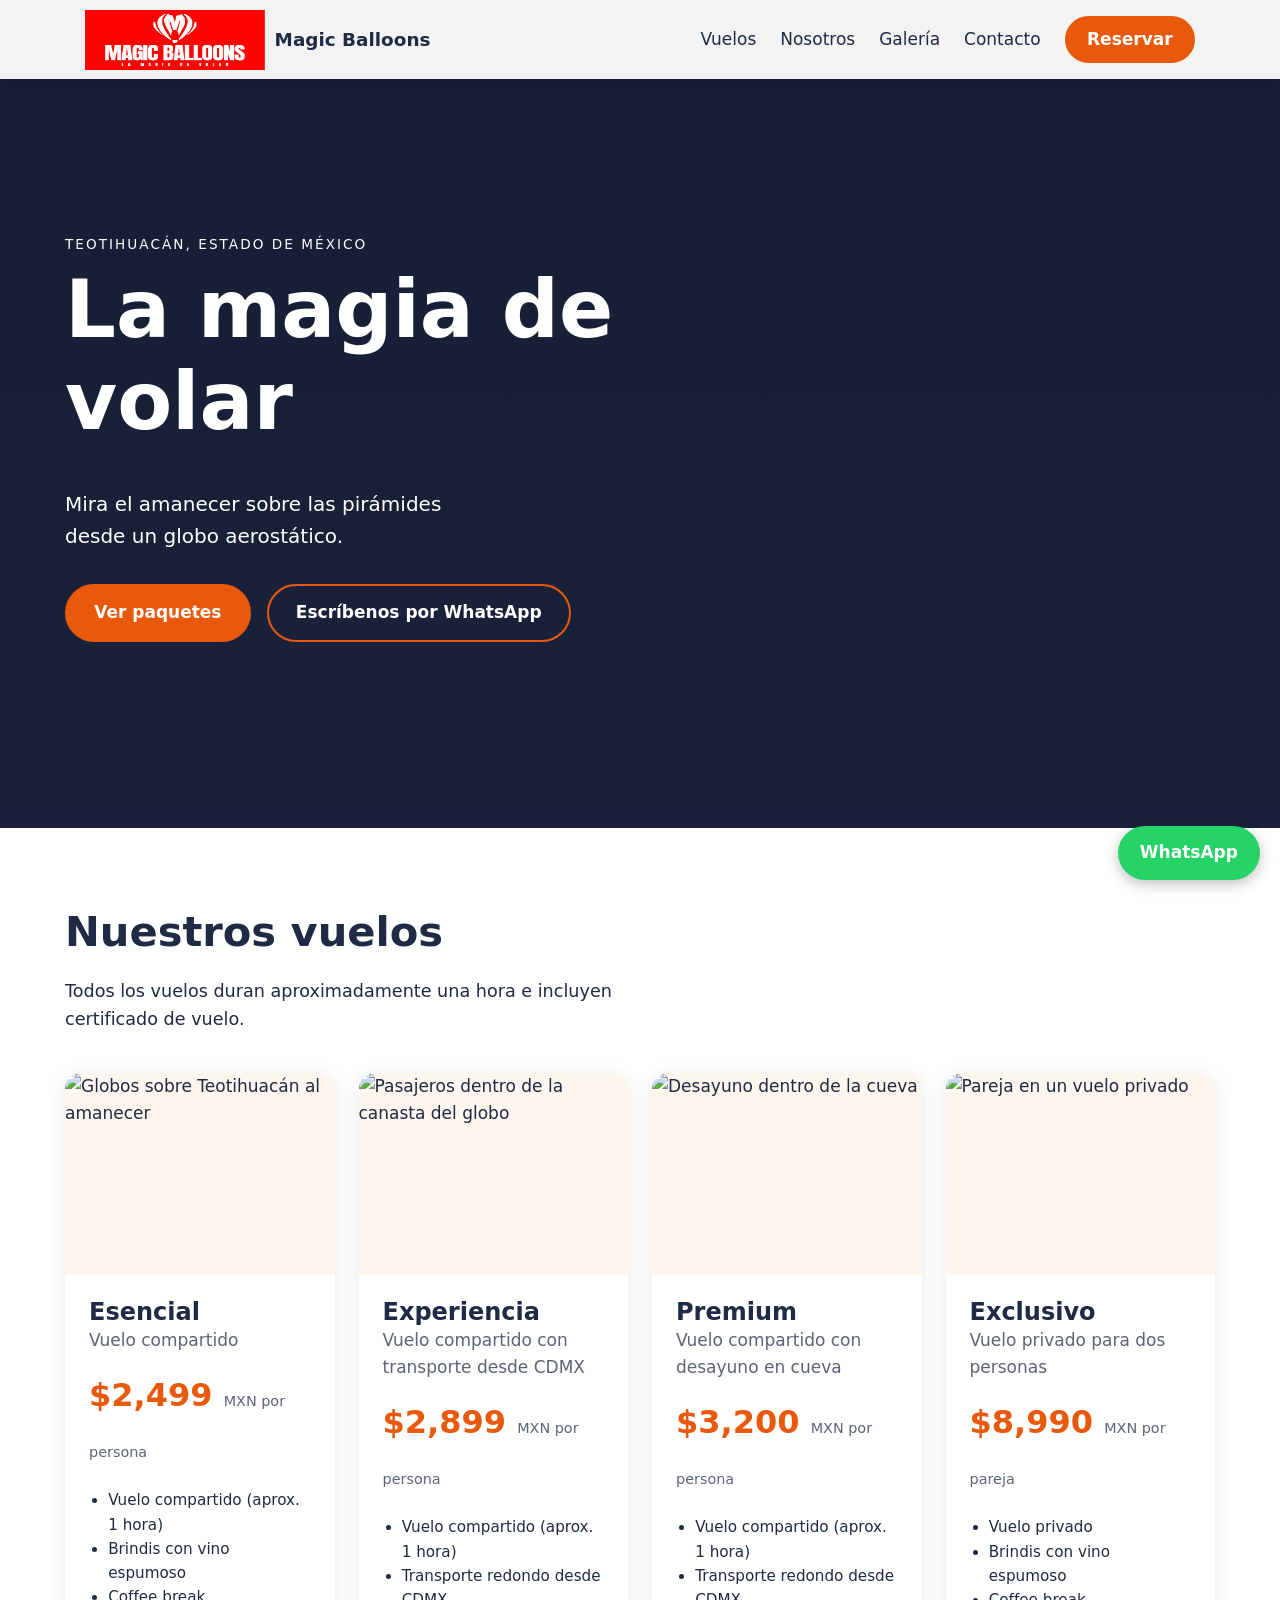
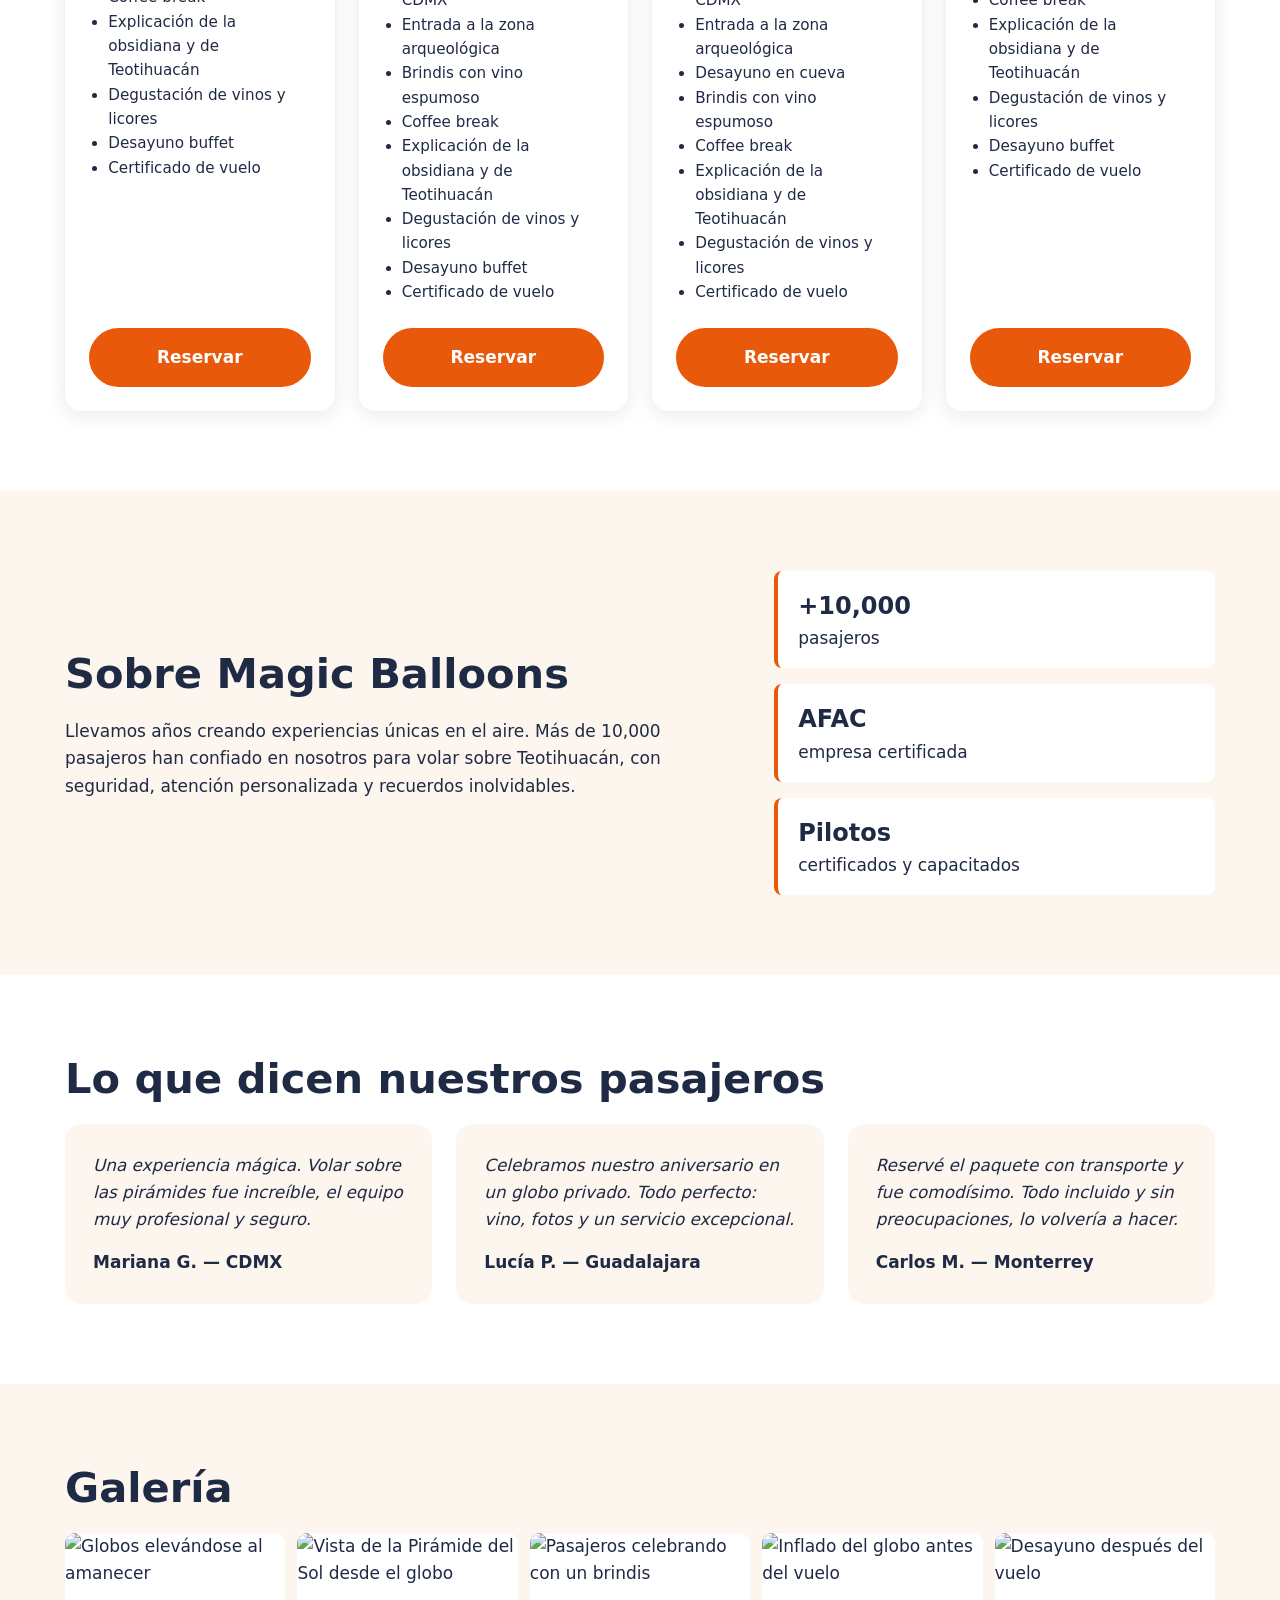
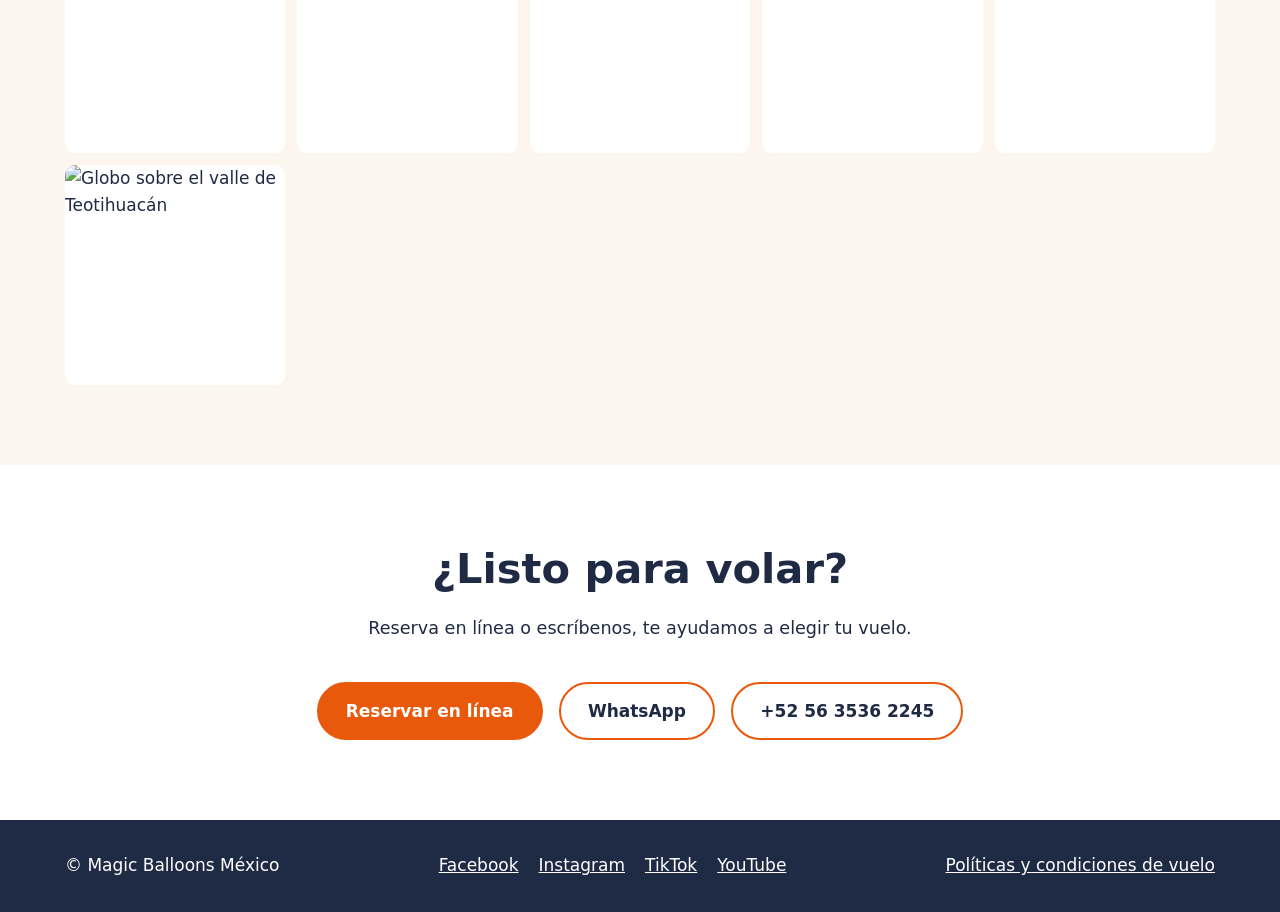
==== index.html @ 60201a45 "Initialize the repo." ====
<!DOCTYPE html>
<html lang="es">
<head>
  <meta charset="UTF-8">
  <meta name="viewport" content="width=device-width, initial-scale=1.0">
  <title>Magic Balloons México — Vuelos en globo sobre Teotihuacán</title>
  <meta name="description" content="Vuela en globo aerostático sobre las pirámides de Teotihuacán. Vuelos compartidos y privados, desayuno, brindis y certificado de vuelo.">
  <link rel="icon" href="images/logo.png">
  <link rel="stylesheet" href="css/styles.css">
</head>
<body>

  <!-- ============================================================
       ENCABEZADO: logo y menú
       ============================================================ -->
  <header class="header">
    <div class="header__inner">
      <a class="header__logo" href="#inicio">
        <img src="images/logo.png" alt="Magic Balloons México" width="180" height="60">
        <span>Magic Balloons</span>
      </a>

      <button class="header__toggle" type="button" aria-expanded="false" aria-controls="menu">
        Menú
      </button>

      <nav class="nav" id="menu">
        <a class="nav__link" href="#vuelos">Vuelos</a>
        <a class="nav__link" href="#nosotros">Nosotros</a>
        <a class="nav__link" href="#galeria">Galería</a>
        <a class="nav__link" href="#contacto">Contacto</a>
        <a class="button button--small" href="https://fareharbor.com/embeds/book/magicballoonsmexico/?full-items=yes&language=es">Reservar</a>
      </nav>
    </div>
  </header>

  <main>

    <!-- ============================================================
         PORTADA
         Para cambiar la foto de fondo, reemplaza images/portada.jpg
         (mismo nombre de archivo) o edita .hero en css/styles.css
         ============================================================ -->
    <section class="hero" id="inicio">
      <div class="hero__content">
        <p class="hero__eyebrow">Teotihuacán, Estado de México</p>
        <h1 class="hero__title">La magia de volar</h1>
        <p class="hero__text">Mira el amanecer sobre las pirámides desde un globo aerostático.</p>
        <div class="hero__actions">
          <a class="button" href="#vuelos">Ver paquetes</a>
          <a class="button button--ghost" href="https://wa.link/82540x">Escríbenos por WhatsApp</a>
        </div>
      </div>
    </section>


    <!-- ============================================================
         PAQUETES
         Cada paquete es un bloque <article class="package">.
         Para agregar uno: copia un <article> completo y pégalo debajo.

         IMPORTANTE: el PRECIO y el ENLACE DE RESERVA van juntos.
         El número después de /items/ es el paquete en FareHarbor.
         Si cambias el precio aquí, confirma que sea el mismo en FareHarbor.
         ============================================================ -->
    <section class="section" id="vuelos">
      <div class="section__inner">
        <h2 class="section__title">Nuestros vuelos</h2>
        <p class="section__lead">Todos los vuelos duran aproximadamente una hora e incluyen certificado de vuelo.</p>

        <div class="packages">

          <!-- PAQUETE ESENCIAL — FareHarbor item 448577 -->
          <article class="package">
            <img class="package__image" src="images/paquetes/esencial.jpg" alt="Globos sobre Teotihuacán al amanecer" loading="lazy">
            <div class="package__body">
              <h3 class="package__name">Esencial</h3>
              <p class="package__summary">Vuelo compartido</p>
              <p class="package__price">$2,499 <span class="package__unit">MXN por persona</span></p>
              <ul class="package__list">
                <li>Vuelo compartido (aprox. 1 hora)</li>
                <li>Brindis con vino espumoso</li>
                <li>Coffee break</li>
                <li>Explicación de la obsidiana y de Teotihuacán</li>
                <li>Degustación de vinos y licores</li>
                <li>Desayuno buffet</li>
                <li>Certificado de vuelo</li>
              </ul>
              <a class="button package__button" href="https://fareharbor.com/embeds/book/magicballoonsmexico/items/448577/?full-items=yes&flow=922034&language=es">Reservar</a>
            </div>
          </article>

          <!-- PAQUETE EXPERIENCIA — FareHarbor item 448570 -->
          <article class="package">
            <img class="package__image" src="images/paquetes/experiencia.jpg" alt="Pasajeros dentro de la canasta del globo" loading="lazy">
            <div class="package__body">
              <h3 class="package__name">Experiencia</h3>
              <p class="package__summary">Vuelo compartido con transporte desde CDMX</p>
              <p class="package__price">$2,899 <span class="package__unit">MXN por persona</span></p>
              <ul class="package__list">
                <li>Vuelo compartido (aprox. 1 hora)</li>
                <li>Transporte redondo desde CDMX</li>
                <li>Entrada a la zona arqueológica</li>
                <li>Brindis con vino espumoso</li>
                <li>Coffee break</li>
                <li>Explicación de la obsidiana y de Teotihuacán</li>
                <li>Degustación de vinos y licores</li>
                <li>Desayuno buffet</li>
                <li>Certificado de vuelo</li>
              </ul>
              <a class="button package__button" href="https://fareharbor.com/embeds/book/magicballoonsmexico/items/448570/?full-items=yes&flow=922034&language=es">Reservar</a>
            </div>
          </article>

          <!-- PAQUETE PREMIUM — FareHarbor item 734628 -->
          <article class="package">
            <img class="package__image" src="images/paquetes/premium.jpg" alt="Desayuno dentro de la cueva" loading="lazy">
            <div class="package__body">
              <h3 class="package__name">Premium</h3>
              <p class="package__summary">Vuelo compartido con desayuno en cueva</p>
              <p class="package__price">$3,200 <span class="package__unit">MXN por persona</span></p>
              <ul class="package__list">
                <li>Vuelo compartido (aprox. 1 hora)</li>
                <li>Transporte redondo desde CDMX</li>
                <li>Entrada a la zona arqueológica</li>
                <li>Desayuno en cueva</li>
                <li>Brindis con vino espumoso</li>
                <li>Coffee break</li>
                <li>Explicación de la obsidiana y de Teotihuacán</li>
                <li>Degustación de vinos y licores</li>
                <li>Certificado de vuelo</li>
              </ul>
              <a class="button package__button" href="https://fareharbor.com/embeds/book/magicballoonsmexico/items/734628/?full-items=yes&flow=922034&language=es">Reservar</a>
            </div>
          </article>

          <!-- PAQUETE EXCLUSIVO — FareHarbor item 448587 -->
          <article class="package">
            <img class="package__image" src="images/paquetes/exclusivo.jpg" alt="Pareja en un vuelo privado" loading="lazy">
            <div class="package__body">
              <h3 class="package__name">Exclusivo</h3>
              <p class="package__summary">Vuelo privado para dos personas</p>
              <p class="package__price">$8,990 <span class="package__unit">MXN por pareja</span></p>
              <ul class="package__list">
                <li>Vuelo privado</li>
                <li>Brindis con vino espumoso</li>
                <li>Coffee break</li>
                <li>Explicación de la obsidiana y de Teotihuacán</li>
                <li>Degustación de vinos y licores</li>
                <li>Desayuno buffet</li>
                <li>Certificado de vuelo</li>
              </ul>
              <a class="button package__button" href="https://fareharbor.com/embeds/book/magicballoonsmexico/items/448587/?full-items=yes&flow=922034&language=es">Reservar</a>
            </div>
          </article>

        </div>
      </div>
    </section>


    <!-- ============================================================
         NOSOTROS
         ============================================================ -->
    <section class="section section--tinted" id="nosotros">
      <div class="section__inner about">
        <div class="about__text">
          <h2 class="section__title">Sobre Magic Balloons</h2>
          <p>Llevamos años creando experiencias únicas en el aire. Más de 10,000 pasajeros han confiado en nosotros para volar sobre Teotihuacán, con seguridad, atención personalizada y recuerdos inolvidables.</p>
        </div>
        <ul class="facts">
          <li class="facts__item"><strong class="facts__number">+10,000</strong> pasajeros</li>
          <li class="facts__item"><strong class="facts__number">AFAC</strong> empresa certificada</li>
          <li class="facts__item"><strong class="facts__number">Pilotos</strong> certificados y capacitados</li>
        </ul>
      </div>
    </section>


    <!-- ============================================================
         OPINIONES
         Para agregar una: copia un <figure class="review"> completo.
         ============================================================ -->
    <section class="section" id="opiniones">
      <div class="section__inner">
        <h2 class="section__title">Lo que dicen nuestros pasajeros</h2>
        <div class="reviews">

          <figure class="review">
            <blockquote class="review__quote">Una experiencia mágica. Volar sobre las pirámides fue increíble, el equipo muy profesional y seguro.</blockquote>
            <figcaption class="review__author">Mariana G. — CDMX</figcaption>
          </figure>

          <figure class="review">
            <blockquote class="review__quote">Celebramos nuestro aniversario en un globo privado. Todo perfecto: vino, fotos y un servicio excepcional.</blockquote>
            <figcaption class="review__author">Lucía P. — Guadalajara</figcaption>
          </figure>

          <figure class="review">
            <blockquote class="review__quote">Reservé el paquete con transporte y fue comodísimo. Todo incluido y sin preocupaciones, lo volvería a hacer.</blockquote>
            <figcaption class="review__author">Carlos M. — Monterrey</figcaption>
          </figure>

        </div>
      </div>
    </section>


    <!-- ============================================================
         GALERÍA
         Para agregar una foto:
           1. Sube la imagen a la carpeta images/galeria/
           2. Copia una línea <img> y cambia el nombre del archivo
         Escribe siempre un "alt" que describa la foto (ayuda en Google).
         ============================================================ -->
    <section class="section section--tinted" id="galeria">
      <div class="section__inner">
        <h2 class="section__title">Galería</h2>
        <div class="gallery">
          <img class="gallery__image" src="images/galeria/01.jpg" alt="Globos elevándose al amanecer" loading="lazy">
          <img class="gallery__image" src="images/galeria/02.jpg" alt="Vista de la Pirámide del Sol desde el globo" loading="lazy">
          <img class="gallery__image" src="images/galeria/03.jpg" alt="Pasajeros celebrando con un brindis" loading="lazy">
          <img class="gallery__image" src="images/galeria/04.jpg" alt="Inflado del globo antes del vuelo" loading="lazy">
          <img class="gallery__image" src="images/galeria/05.jpg" alt="Desayuno después del vuelo" loading="lazy">
          <img class="gallery__image" src="images/galeria/06.jpg" alt="Globo sobre el valle de Teotihuacán" loading="lazy">
        </div>
      </div>
    </section>


    <!-- ============================================================
         CONTACTO
         ============================================================ -->
    <section class="section contact" id="contacto">
      <div class="section__inner">
        <h2 class="section__title">¿Listo para volar?</h2>
        <p class="section__lead">Reserva en línea o escríbenos, te ayudamos a elegir tu vuelo.</p>
        <div class="contact__actions">
          <a class="button" href="https://fareharbor.com/embeds/book/magicballoonsmexico/?full-items=yes&language=es">Reservar en línea</a>
          <a class="button button--ghost" href="https://wa.link/82540x">WhatsApp</a>
          <a class="button button--ghost" href="tel:+525635362245">+52 56 3536 2245</a>
        </div>
      </div>
    </section>

  </main>


  <!-- ============================================================
       PIE DE PÁGINA
       ============================================================ -->
  <footer class="footer">
    <div class="footer__inner">
      <p>&copy; Magic Balloons México</p>
      <nav class="footer__social">
        <a href="https://www.facebook.com/magicballoonsmexico">Facebook</a>
        <a href="https://www.instagram.com/magicballoonsmexico">Instagram</a>
        <a href="https://www.tiktok.com/@magicballoonsmexico">TikTok</a>
        <a href="https://www.youtube.com/@MagicBallonsMexico">YouTube</a>
      </nav>
      <a href="politicas.html">Políticas y condiciones de vuelo</a>
    </div>
  </footer>


  <!-- WhatsApp flotante -->
  <a class="whatsapp" href="https://wa.link/82540x" aria-label="Escríbenos por WhatsApp">WhatsApp</a>

  <!-- Galería ampliada (se abre al tocar una foto) -->
  <dialog class="lightbox" id="lightbox">
    <img class="lightbox__image" src="" alt="">
    <button class="lightbox__close" type="button" aria-label="Cerrar">&times;</button>
  </dialog>

  <!-- FareHarbor: abre la reserva en una ventana encima de la página.
       No borrar. Si se borra, los botones "Reservar" siguen funcionando
       pero abren la página de FareHarbor en lugar de la ventana. -->
  <script src="https://fareharbor.com/embeds/api/v1/?autolightframe=yes"></script>
  <script src="js/main.js"></script>
</body>
</html>
---- css/styles.css ----
/* ==============================================================
   Magic Balloons — estilos
   Cada bloque de abajo corresponde a una sección de index.html.
   Los nombres siguen el patrón bloque__elemento--variante (BEM):
     .package            la tarjeta
     .package__price     una parte de la tarjeta
     .button--ghost      una versión distinta del botón

   Colores de la marca (búscalos con Ctrl+F para cambiarlos):
     #e8590c  naranja (botones)
     #1f2a44  azul noche (textos y pie de página)
     #fdf6ee  crema (fondos de sección)
   ============================================================== */


/* ---------- Base ---------- */

*,
*::before,
*::after {
  box-sizing: border-box;
}

html {
  scroll-behavior: smooth;
  scroll-padding-top: 72px; /* para que el menú fijo no tape los títulos */
}

body {
  margin: 0;
  font-family: "Segoe UI", system-ui, -apple-system, Roboto, sans-serif;
  font-size: 17px;
  line-height: 1.6;
  color: #1f2a44;
  background: #ffffff;
}

img {
  display: block;
  max-width: 100%;
}

h1,
h2,
h3 {
  line-height: 1.15;
  margin: 0 0 0.5em;
}

a {
  color: inherit;
}


/* ---------- Botones ---------- */

.button {
  display: inline-block;
  padding: 0.8em 1.6em;
  border: 2px solid #e8590c;
  border-radius: 999px;
  background: #e8590c;
  color: #ffffff;
  font-weight: 600;
  text-decoration: none;
  text-align: center;
  transition: background 0.2s, transform 0.2s;
}

.button:hover {
  background: #c94a06;
  border-color: #c94a06;
  transform: translateY(-2px);
}

.button--ghost {
  background: transparent;
  color: inherit;
}

.button--ghost:hover {
  background: rgba(232, 89, 12, 0.12);
}

.button--small {
  padding: 0.45em 1.2em;
  color: #ffffff;
}


/* ---------- Encabezado ---------- */

.header {
  position: fixed;
  inset: 0 0 auto 0;
  z-index: 10;
  background: rgba(255, 255, 255, 0.95);
  box-shadow: 0 1px 8px rgba(0, 0, 0, 0.08);
}

.header__inner {
  display: flex;
  align-items: center;
  justify-content: space-between;
  max-width: 1150px;
  margin: 0 auto;
  padding: 0.6rem 1.25rem;
}

.header__logo {
  display: flex;
  align-items: center;
  gap: 0.6rem;
  font-weight: 700;
  font-size: 1.15rem;
  text-decoration: none;
}

.header__toggle {
  display: none;
  padding: 0.4em 1em;
  border: 1px solid #1f2a44;
  border-radius: 6px;
  background: none;
  font: inherit;
  cursor: pointer;
}

.nav {
  display: flex;
  align-items: center;
  gap: 1.5rem;
}

.nav__link {
  font-weight: 500;
  text-decoration: none;
}

.nav__link:hover {
  color: #e8590c;
}


/* ---------- Portada ---------- */

.hero {
  display: flex;
  align-items: center;
  min-height: 92vh;
  padding: 7rem 1.25rem 4rem;
  /* capa oscura encima de la foto para que se lea el texto */
  background:
    linear-gradient(rgba(15, 20, 40, 0.55), rgba(15, 20, 40, 0.35)),
    url("../images/portada.jpg") center / cover,
    #1f2a44;
  color: #ffffff;
}

.hero__content {
  max-width: 1150px;
  width: 100%;
  margin: 0 auto;
}

.hero__eyebrow {
  margin: 0 0 0.5rem;
  text-transform: uppercase;
  letter-spacing: 0.15em;
  font-size: 0.85rem;
}

.hero__title {
  font-size: clamp(2.6rem, 8vw, 5rem);
  max-width: 12ch;
}

.hero__text {
  font-size: 1.25rem;
  max-width: 34ch;
  margin: 0 0 2rem;
}

.hero__actions {
  display: flex;
  flex-wrap: wrap;
  gap: 1rem;
}


/* ---------- Secciones ---------- */

.section {
  padding: 5rem 1.25rem;
}

.section--tinted {
  background: #fdf6ee;
}

.section__inner {
  max-width: 1150px;
  margin: 0 auto;
}

.section__title {
  font-size: clamp(1.9rem, 4vw, 2.6rem);
}

.section__lead {
  max-width: 55ch;
  margin: 0 0 2.5rem;
  font-size: 1.1rem;
}


/* ---------- Paquetes ---------- */

.packages {
  display: grid;
  grid-template-columns: repeat(auto-fit, minmax(250px, 1fr));
  gap: 1.5rem;
}

.package {
  display: flex;
  flex-direction: column;
  overflow: hidden;
  border-radius: 16px;
  background: #ffffff;
  box-shadow: 0 4px 20px rgba(31, 42, 68, 0.1);
}

.package__image {
  width: 100%;
  aspect-ratio: 4 / 3;
  object-fit: cover;
  background: #fdf6ee; /* se ve mientras no haya foto */
}

.package__body {
  display: flex;
  flex-direction: column;
  flex: 1;
  padding: 1.5rem;
}

.package__name {
  font-size: 1.5rem;
  margin: 0;
}

.package__summary {
  margin: 0 0 1rem;
  color: #5b6478;
}

.package__price {
  margin: 0 0 1rem;
  font-size: 2rem;
  font-weight: 700;
  color: #e8590c;
}

.package__unit {
  font-size: 0.9rem;
  font-weight: 400;
  color: #5b6478;
}

.package__list {
  flex: 1; /* empuja el botón hasta abajo para que todos queden alineados */
  margin: 0 0 1.5rem;
  padding-left: 1.2rem;
  font-size: 0.95rem;
}

.package__button {
  width: 100%;
}


/* ---------- Nosotros ---------- */

.about {
  display: grid;
  grid-template-columns: 3fr 2fr;
  gap: 3rem;
  align-items: center;
}

.facts {
  display: grid;
  gap: 1rem;
  margin: 0;
  padding: 0;
  list-style: none;
}

.facts__item {
  padding: 1rem 1.25rem;
  border-left: 4px solid #e8590c;
  border-radius: 8px;
  background: #ffffff;
}

.facts__number {
  display: block;
  font-size: 1.5rem;
}


/* ---------- Opiniones ---------- */

.reviews {
  display: grid;
  grid-template-columns: repeat(auto-fit, minmax(260px, 1fr));
  gap: 1.5rem;
}

.review {
  margin: 0;
  padding: 1.75rem;
  border-radius: 16px;
  background: #fdf6ee;
}

.review__quote {
  margin: 0 0 1rem;
  font-size: 1.05rem;
  font-style: italic;
}

.review__author {
  font-weight: 600;
}


/* ---------- Galería ---------- */

.gallery {
  display: grid;
  grid-template-columns: repeat(auto-fill, minmax(220px, 1fr));
  gap: 0.75rem;
}

.gallery__image {
  width: 100%;
  aspect-ratio: 1;
  object-fit: cover;
  border-radius: 10px;
  background: #ffffff;
  cursor: zoom-in;
  transition: opacity 0.2s;
}

.gallery__image:hover {
  opacity: 0.85;
}

.lightbox {
  max-width: 92vw;
  max-height: 92vh;
  padding: 0;
  border: 0;
  border-radius: 10px;
  background: transparent;
}

.lightbox::backdrop {
  background: rgba(0, 0, 0, 0.85);
}

.lightbox__image {
  max-width: 92vw;
  max-height: 92vh;
}

.lightbox__close {
  position: absolute;
  top: 0.5rem;
  right: 0.5rem;
  width: 2.5rem;
  height: 2.5rem;
  border: 0;
  border-radius: 50%;
  background: rgba(0, 0, 0, 0.6);
  color: #ffffff;
  font-size: 1.6rem;
  cursor: pointer;
}


/* ---------- Contacto ---------- */

.contact {
  text-align: center;
}

.contact .section__lead {
  margin-left: auto;
  margin-right: auto;
}

.contact__actions {
  display: flex;
  flex-wrap: wrap;
  justify-content: center;
  gap: 1rem;
}


/* ---------- Pie de página ---------- */

.footer {
  padding: 2rem 1.25rem;
  background: #1f2a44;
  color: #ffffff;
}

.footer__inner {
  display: flex;
  flex-wrap: wrap;
  justify-content: space-between;
  align-items: center;
  gap: 1rem;
  max-width: 1150px;
  margin: 0 auto;
}

.footer p {
  margin: 0;
}

.footer__social {
  display: flex;
  gap: 1.25rem;
}


/* ---------- Botón flotante de WhatsApp ---------- */

.whatsapp {
  position: fixed;
  right: 1.25rem;
  bottom: 1.25rem;
  z-index: 10;
  padding: 0.8em 1.3em;
  border-radius: 999px;
  background: #25d366;
  color: #ffffff;
  font-weight: 600;
  text-decoration: none;
  box-shadow: 0 4px 14px rgba(0, 0, 0, 0.25);
}


/* ---------- Celulares (pantallas menores a 760px) ---------- */

@media (max-width: 760px) {
  .header__toggle {
    display: block;
  }

  .nav {
    display: none;
    position: absolute;
    top: 100%;
    left: 0;
    right: 0;
    flex-direction: column;
    padding: 1rem 1.25rem 1.5rem;
    background: #ffffff;
    box-shadow: 0 8px 12px rgba(0, 0, 0, 0.08);
  }

  .nav--open {
    display: flex;
  }

  .about {
    grid-template-columns: 1fr;
  }

  .section {
    padding: 3.5rem 1.25rem;
  }
}


/* ---------- Página de políticas (politicas.html) ---------- */

.legal {
  max-width: 780px; /* líneas cortas = texto largo más fácil de leer */
  margin: 0 auto;
  padding: 7rem 1.25rem 4rem;
}

.legal__title {
  font-size: clamp(2rem, 5vw, 2.8rem);
}

.legal__facts {
  display: flex;
  flex-wrap: wrap;
  gap: 1rem 2.5rem;
  margin: 0 0 2rem;
  color: #5b6478;
}

.legal__facts dt {
  font-size: 0.8rem;
  font-weight: 600;
  text-transform: uppercase;
  letter-spacing: 0.08em;
}

.legal__facts dd {
  margin: 0;
  color: #1f2a44;
}

.legal__index {
  display: flex;
  flex-wrap: wrap;
  gap: 0.5rem;
  margin: 0 0 3rem;
  padding: 1rem;
  border-radius: 12px;
  background: #fdf6ee;
}

.legal__index a {
  padding: 0.3em 0.9em;
  border-radius: 999px;
  background: #ffffff;
  font-size: 0.9rem;
  text-decoration: none;
}

.legal__index a:hover {
  color: #e8590c;
}

.legal__section {
  padding: 2rem 0;
  border-top: 1px solid #eadfd3;
}

.legal__section h2 {
  font-size: 1.45rem;
}

.legal__section p {
  margin: 0 0 0.75rem;
}

.legal__section ul,
.legal__section ol {
  margin: 0 0 1rem;
  padding-left: 1.3rem;
}

.legal__section li {
  margin-bottom: 0.4rem;
}

.legal__section li::marker {
  color: #e8590c;
}

.legal__note {
  padding: 0.8rem 1rem;
  border-left: 4px solid #e8590c;
  border-radius: 6px;
  background: #fdf6ee;
}

.legal__section--alert {
  margin: 1rem 0;
  padding: 1.5rem;
  border: 2px solid #e8590c;
  border-radius: 12px;
}

.legal__terms dt {
  margin-top: 1rem;
  font-weight: 700;
}

.legal__terms dd {
  margin: 0.2rem 0 0;
}

.legal__back {
  margin-top: 2rem;
  text-align: center;
}
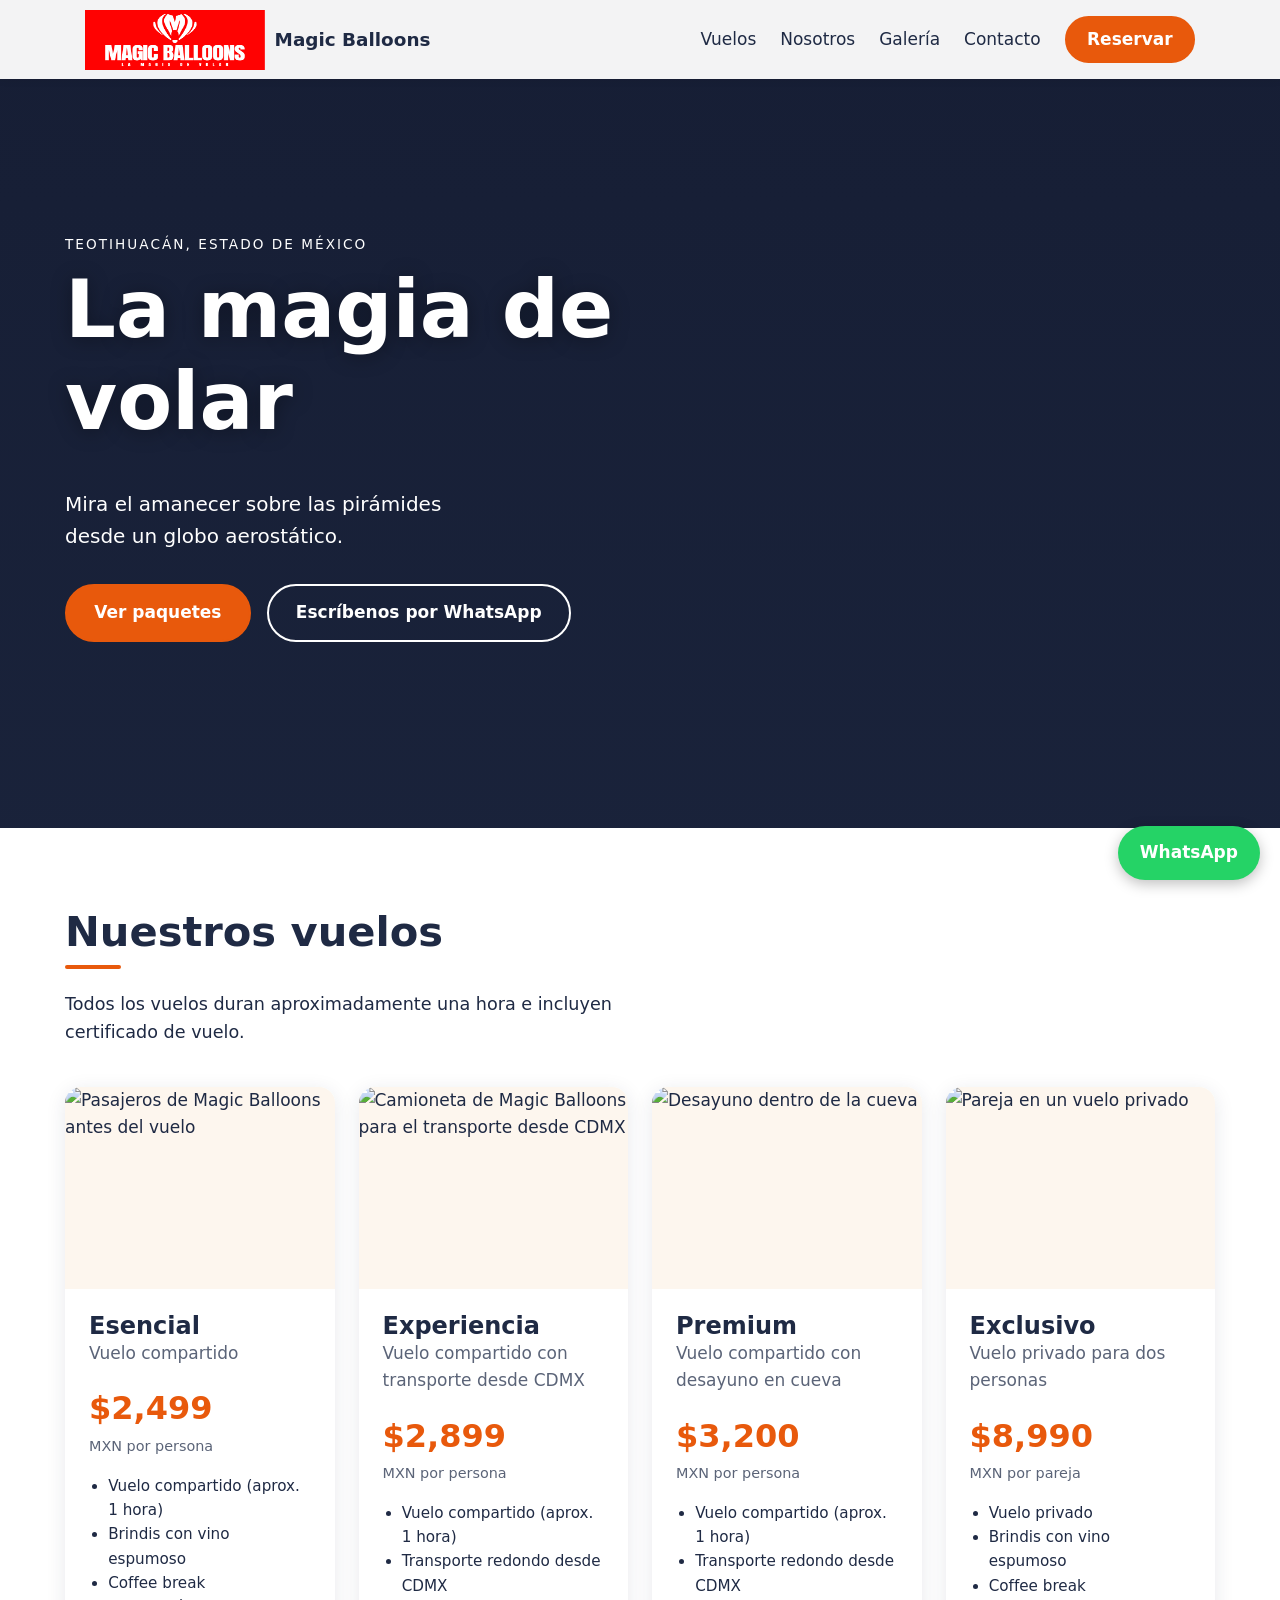
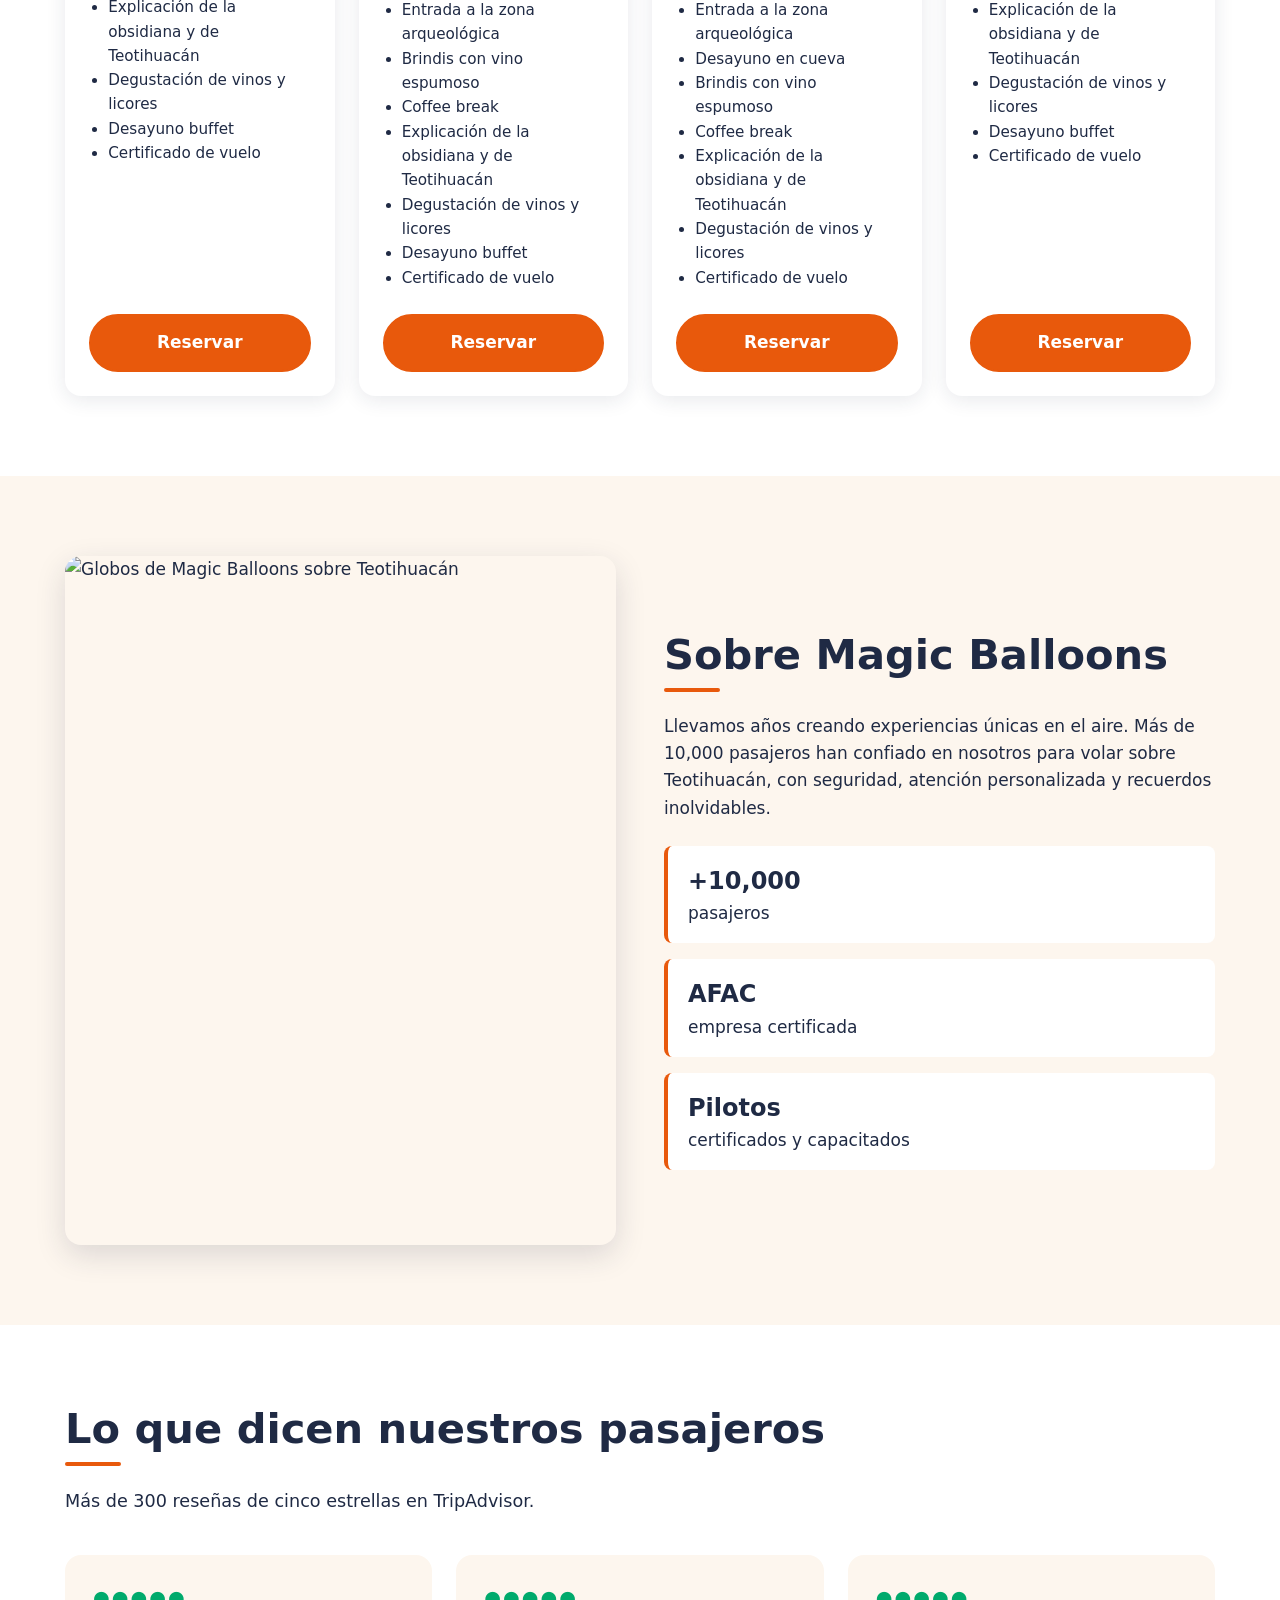
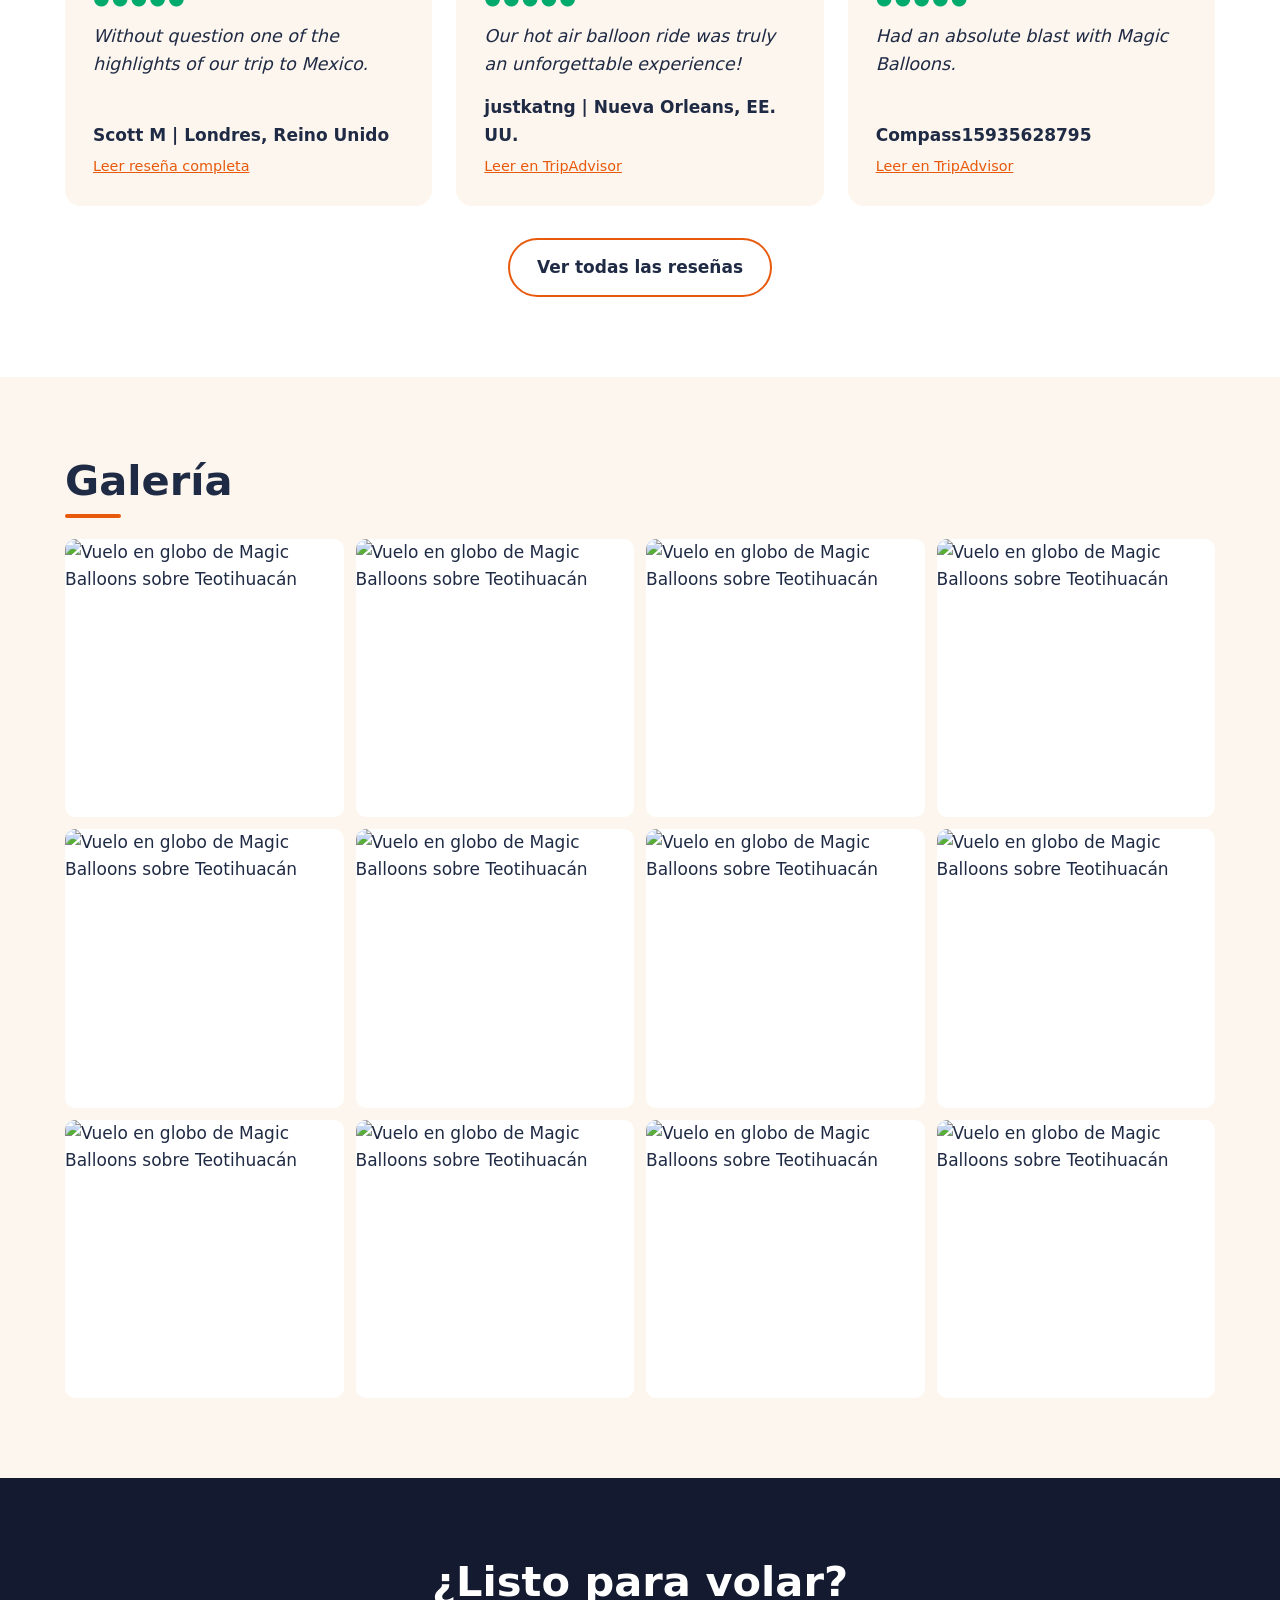
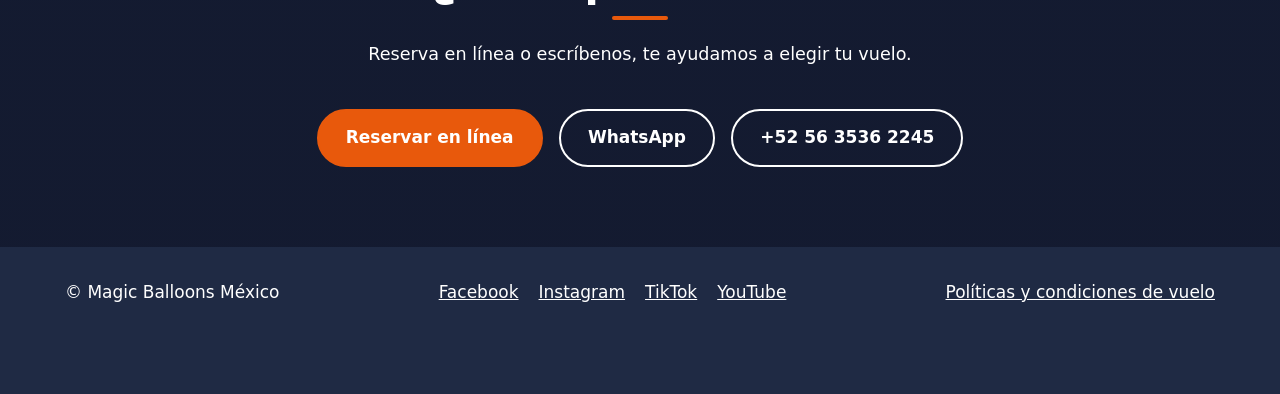
==== commit 7b4cb4a0: "Prettify the intial design." ====
--- a/index.html
+++ b/index.html
@@ -11,6 +11,12 @@
 <body>
 
   <!-- ============================================================
+       NOTA: por ahora las fotos se cargan desde magicballoonsmexico.com.
+       Cuando esa página se apague, hay que bajarlas a la carpeta images/
+       y cambiar cada dirección por images/nombre-de-la-foto.jpg
+       ============================================================ -->
+
+  <!-- ============================================================
        ENCABEZADO: logo y menú
        ============================================================ -->
   <header class="header">
@@ -38,8 +44,7 @@
 
     <!-- ============================================================
          PORTADA
-         Para cambiar la foto de fondo, reemplaza images/portada.jpg
-         (mismo nombre de archivo) o edita .hero en css/styles.css
+         Para cambiar la foto de fondo, edita .hero en css/styles.css
          ============================================================ -->
     <section class="hero" id="inicio">
       <div class="hero__content">
@@ -72,7 +77,7 @@
 
           <!-- PAQUETE ESENCIAL — FareHarbor item 448577 -->
           <article class="package">
-            <img class="package__image" src="images/paquetes/esencial.jpg" alt="Globos sobre Teotihuacán al amanecer" loading="lazy">
+            <img class="package__image" src="https://magicballoonsmexico.com/wp-content/uploads/2026/09/WhatsApp-Image-2026-09-08-at-6.28.49-PM-768x1365.jpeg" alt="Pasajeros de Magic Balloons antes del vuelo" loading="lazy">
             <div class="package__body">
               <h3 class="package__name">Esencial</h3>
               <p class="package__summary">Vuelo compartido</p>
@@ -92,7 +97,7 @@
 
           <!-- PAQUETE EXPERIENCIA — FareHarbor item 448570 -->
           <article class="package">
-            <img class="package__image" src="images/paquetes/experiencia.jpg" alt="Pasajeros dentro de la canasta del globo" loading="lazy">
+            <img class="package__image" src="https://magicballoonsmexico.com/wp-content/uploads/2026/09/WhatsApp-Image-2026-09-08-at-6.23.14-PM-682x1024.jpeg" alt="Camioneta de Magic Balloons para el transporte desde CDMX" loading="lazy">
             <div class="package__body">
               <h3 class="package__name">Experiencia</h3>
               <p class="package__summary">Vuelo compartido con transporte desde CDMX</p>
@@ -114,7 +119,7 @@
 
           <!-- PAQUETE PREMIUM — FareHarbor item 734628 -->
           <article class="package">
-            <img class="package__image" src="images/paquetes/premium.jpg" alt="Desayuno dentro de la cueva" loading="lazy">
+            <img class="package__image" src="https://magicballoonsmexico.com/wp-content/uploads/2025/09/compartido-con-desayuna2.png" alt="Desayuno dentro de la cueva" loading="lazy">
             <div class="package__body">
               <h3 class="package__name">Premium</h3>
               <p class="package__summary">Vuelo compartido con desayuno en cueva</p>
@@ -136,7 +141,7 @@
 
           <!-- PAQUETE EXCLUSIVO — FareHarbor item 448587 -->
           <article class="package">
-            <img class="package__image" src="images/paquetes/exclusivo.jpg" alt="Pareja en un vuelo privado" loading="lazy">
+            <img class="package__image" src="https://magicballoonsmexico.com/wp-content/uploads/2026/09/687989992_1304269508500209_8303819705777604732_n-e1788937387555-729x1024.jpg" alt="Pareja en un vuelo privado" loading="lazy">
             <div class="package__body">
               <h3 class="package__name">Exclusivo</h3>
               <p class="package__summary">Vuelo privado para dos personas</p>
@@ -164,44 +169,54 @@
          ============================================================ -->
     <section class="section section--tinted" id="nosotros">
       <div class="section__inner about">
+        <img class="about__image" src="https://magicballoonsmexico.com/wp-content/uploads/2025/09/IMG_2996-1-scaled.jpg" alt="Globos de Magic Balloons sobre Teotihuacán" loading="lazy">
         <div class="about__text">
           <h2 class="section__title">Sobre Magic Balloons</h2>
           <p>Llevamos años creando experiencias únicas en el aire. Más de 10,000 pasajeros han confiado en nosotros para volar sobre Teotihuacán, con seguridad, atención personalizada y recuerdos inolvidables.</p>
-        </div>
-        <ul class="facts">
+          <ul class="facts">
           <li class="facts__item"><strong class="facts__number">+10,000</strong> pasajeros</li>
           <li class="facts__item"><strong class="facts__number">AFAC</strong> empresa certificada</li>
           <li class="facts__item"><strong class="facts__number">Pilotos</strong> certificados y capacitados</li>
-        </ul>
-      </div>
-    </section>
-
-
-    <!-- ============================================================
-         OPINIONES
-         Para agregar una: copia un <figure class="review"> completo.
+          </ul>
+        </div>
+      </div>
+    </section>
+
+
+    <!-- ============================================================
+         OPINIONES (reseñas reales de TripAdvisor)
+         Para agregar una: copia un <figure class="review"> completo,
+         pega una frase corta de la reseña y el enlace a la reseña original.
          ============================================================ -->
     <section class="section" id="opiniones">
       <div class="section__inner">
         <h2 class="section__title">Lo que dicen nuestros pasajeros</h2>
+        <p class="section__lead">Más de 300 reseñas de cinco estrellas en TripAdvisor.</p>
         <div class="reviews">
 
           <figure class="review">
-            <blockquote class="review__quote">Una experiencia mágica. Volar sobre las pirámides fue increíble, el equipo muy profesional y seguro.</blockquote>
-            <figcaption class="review__author">Mariana G. — CDMX</figcaption>
+            <span class="review__stars" aria-label="5 de 5">●●●●●</span>
+            <blockquote class="review__quote">Without question one of the highlights of our trip to Mexico.</blockquote>
+            <figcaption class="review__author">Scott M | Londres, Reino Unido</figcaption>
+            <a class="review__link" href="https://www.tripadvisor.com.mx/ShowUserReviews-g14989463-d26454966-r1077587903-Magic_Balloons_Mexico-Teotihuacan_de_Arista_Teotihuacan_Municipality_Central.html">Leer reseña completa</a>
           </figure>
 
           <figure class="review">
-            <blockquote class="review__quote">Celebramos nuestro aniversario en un globo privado. Todo perfecto: vino, fotos y un servicio excepcional.</blockquote>
-            <figcaption class="review__author">Lucía P. — Guadalajara</figcaption>
+            <span class="review__stars" aria-label="5 de 5">●●●●●</span>
+            <blockquote class="review__quote">Our hot air balloon ride was truly an unforgettable experience!</blockquote>
+            <figcaption class="review__author">justkatng | Nueva Orleans, EE. UU.</figcaption>
+            <a class="review__link" href="https://www.tripadvisor.com.mx/ShowUserReviews-g14989463-d26454966-r1077587903-Magic_Balloons_Mexico-Teotihuacan_de_Arista_Teotihuacan_Municipality_Central.html">Leer en TripAdvisor</a>
           </figure>
 
           <figure class="review">
-            <blockquote class="review__quote">Reservé el paquete con transporte y fue comodísimo. Todo incluido y sin preocupaciones, lo volvería a hacer.</blockquote>
-            <figcaption class="review__author">Carlos M. — Monterrey</figcaption>
+            <span class="review__stars" aria-label="5 de 5">●●●●●</span>
+            <blockquote class="review__quote">Had an absolute blast with Magic Balloons.</blockquote>
+            <figcaption class="review__author">Compass15935628795</figcaption>
+            <a class="review__link" href="https://www.tripadvisor.com.mx/ShowUserReviews-g14989463-d26454966-r1077587903-Magic_Balloons_Mexico-Teotihuacan_de_Arista_Teotihuacan_Municipality_Central.html">Leer en TripAdvisor</a>
           </figure>
 
         </div>
+        <p class="reviews__more"><a class="button button--ghost" href="https://www.tripadvisor.com.mx/ShowUserReviews-g14989463-d26454966-r1077587903-Magic_Balloons_Mexico-Teotihuacan_de_Arista_Teotihuacan_Municipality_Central.html">Ver todas las reseñas</a></p>
       </div>
     </section>
 
@@ -210,19 +225,25 @@
          GALERÍA
          Para agregar una foto:
            1. Sube la imagen a la carpeta images/galeria/
-           2. Copia una línea <img> y cambia el nombre del archivo
+           2. Copia una línea <img> y cambia la dirección en src="..."
          Escribe siempre un "alt" que describa la foto (ayuda en Google).
          ============================================================ -->
     <section class="section section--tinted" id="galeria">
       <div class="section__inner">
         <h2 class="section__title">Galería</h2>
         <div class="gallery">
-          <img class="gallery__image" src="images/galeria/01.jpg" alt="Globos elevándose al amanecer" loading="lazy">
-          <img class="gallery__image" src="images/galeria/02.jpg" alt="Vista de la Pirámide del Sol desde el globo" loading="lazy">
-          <img class="gallery__image" src="images/galeria/03.jpg" alt="Pasajeros celebrando con un brindis" loading="lazy">
-          <img class="gallery__image" src="images/galeria/04.jpg" alt="Inflado del globo antes del vuelo" loading="lazy">
-          <img class="gallery__image" src="images/galeria/05.jpg" alt="Desayuno después del vuelo" loading="lazy">
-          <img class="gallery__image" src="images/galeria/06.jpg" alt="Globo sobre el valle de Teotihuacán" loading="lazy">
+          <img class="gallery__image" src="https://magicballoonsmexico.com/wp-content/uploads/2025/09/IMG_1638-1-scaled.jpg" alt="Vuelo en globo de Magic Balloons sobre Teotihuacán" loading="lazy">
+          <img class="gallery__image" src="https://magicballoonsmexico.com/wp-content/uploads/2025/09/IMG_2996-1-scaled.jpg" alt="Vuelo en globo de Magic Balloons sobre Teotihuacán" loading="lazy">
+          <img class="gallery__image" src="https://magicballoonsmexico.com/wp-content/uploads/2025/09/20250505_065758-1-scaled.jpg" alt="Vuelo en globo de Magic Balloons sobre Teotihuacán" loading="lazy">
+          <img class="gallery__image" src="https://magicballoonsmexico.com/wp-content/uploads/2025/09/IMG_2468-1-1-scaled.jpg" alt="Vuelo en globo de Magic Balloons sobre Teotihuacán" loading="lazy">
+          <img class="gallery__image" src="https://magicballoonsmexico.com/wp-content/uploads/2025/09/IMG_8767-1-scaled.jpg" alt="Vuelo en globo de Magic Balloons sobre Teotihuacán" loading="lazy">
+          <img class="gallery__image" src="https://magicballoonsmexico.com/wp-content/uploads/2025/09/IMG_2056-1-scaled.jpg" alt="Vuelo en globo de Magic Balloons sobre Teotihuacán" loading="lazy">
+          <img class="gallery__image" src="https://magicballoonsmexico.com/wp-content/uploads/2025/09/IMG_7091-13-1-scaled.jpg" alt="Vuelo en globo de Magic Balloons sobre Teotihuacán" loading="lazy">
+          <img class="gallery__image" src="https://magicballoonsmexico.com/wp-content/uploads/2025/09/IMG_5895-1-1-scaled.jpg" alt="Vuelo en globo de Magic Balloons sobre Teotihuacán" loading="lazy">
+          <img class="gallery__image" src="https://magicballoonsmexico.com/wp-content/uploads/2026/09/WhatsApp-Image-2026-09-08-at-6.23.14-PM-1.jpeg" alt="Vuelo en globo de Magic Balloons sobre Teotihuacán" loading="lazy">
+          <img class="gallery__image" src="https://magicballoonsmexico.com/wp-content/uploads/2026/09/WhatsApp-Image-2026-09-07-at-8.26.54-AM-1.jpeg" alt="Vuelo en globo de Magic Balloons sobre Teotihuacán" loading="lazy">
+          <img class="gallery__image" src="https://magicballoonsmexico.com/wp-content/uploads/2026/09/WhatsApp-Image-2026-09-07-at-8.26.54-AM.jpeg" alt="Vuelo en globo de Magic Balloons sobre Teotihuacán" loading="lazy">
+          <img class="gallery__image" src="https://magicballoonsmexico.com/wp-content/uploads/2026/09/WhatsApp-Image-2026-09-07-at-8.26.39-AM-1.jpeg" alt="Vuelo en globo de Magic Balloons sobre Teotihuacán" loading="lazy">
         </div>
       </div>
     </section>
--- a/css/styles.css
+++ b/css/styles.css
@@ -78,6 +78,11 @@
   color: inherit;
 }
 
+/* Sobre la foto de portada el botón transparente necesita borde blanco */
+.hero .button--ghost {
+  border-color: #ffffff;
+}
+
 .button--ghost:hover {
   background: rgba(232, 89, 12, 0.12);
 }
@@ -152,7 +157,7 @@
   /* capa oscura encima de la foto para que se lea el texto */
   background:
     linear-gradient(rgba(15, 20, 40, 0.55), rgba(15, 20, 40, 0.35)),
-    url("../images/portada.jpg") center / cover,
+    url("https://magicballoonsmexico.com/wp-content/uploads/2025/09/slide1.jpg") center / cover,
     #1f2a44;
   color: #ffffff;
 }
@@ -173,6 +178,7 @@
 .hero__title {
   font-size: clamp(2.6rem, 8vw, 5rem);
   max-width: 12ch;
+  text-shadow: 0 2px 20px rgba(0, 0, 0, 0.35);
 }
 
 .hero__text {
@@ -205,6 +211,22 @@
 
 .section__title {
   font-size: clamp(1.9rem, 4vw, 2.6rem);
+}
+
+/* Rayita naranja debajo de cada título */
+.section__title::after {
+  content: "";
+  display: block;
+  width: 56px;
+  height: 4px;
+  margin-top: 0.6rem;
+  border-radius: 2px;
+  background: #e8590c;
+}
+
+.contact .section__title::after {
+  margin-left: auto;
+  margin-right: auto;
 }
 
 .section__lead {
@@ -229,6 +251,12 @@
   border-radius: 16px;
   background: #ffffff;
   box-shadow: 0 4px 20px rgba(31, 42, 68, 0.1);
+  transition: transform 0.25s, box-shadow 0.25s;
+}
+
+.package:hover {
+  transform: translateY(-6px);
+  box-shadow: 0 14px 34px rgba(31, 42, 68, 0.18);
 }
 
 .package__image {
@@ -263,6 +291,7 @@
 }
 
 .package__unit {
+  display: block; /* "MXN por persona" en su propia línea, debajo del precio */
   font-size: 0.9rem;
   font-weight: 400;
   color: #5b6478;
@@ -284,15 +313,23 @@
 
 .about {
   display: grid;
-  grid-template-columns: 3fr 2fr;
+  grid-template-columns: 1fr 1fr;
   gap: 3rem;
   align-items: center;
+}
+
+.about__image {
+  width: 100%;
+  aspect-ratio: 4 / 5;
+  object-fit: cover;
+  border-radius: 16px;
+  box-shadow: 0 10px 30px rgba(31, 42, 68, 0.15);
 }
 
 .facts {
   display: grid;
   gap: 1rem;
-  margin: 0;
+  margin: 1.5rem 0 0;
   padding: 0;
   list-style: none;
 }
@@ -319,15 +356,25 @@
 }
 
 .review {
+  display: flex;
+  flex-direction: column;
   margin: 0;
   padding: 1.75rem;
   border-radius: 16px;
   background: #fdf6ee;
 }
 
+/* Los círculos verdes de TripAdvisor */
+.review__stars {
+  font-size: 1.2rem;
+  letter-spacing: 2px;
+  color: #00aa6c;
+}
+
 .review__quote {
-  margin: 0 0 1rem;
-  font-size: 1.05rem;
+  flex: 1; /* alinea autor y enlace al fondo de todas las tarjetas */
+  margin: 0.5rem 0 1rem;
+  font-size: 1.1rem;
   font-style: italic;
 }
 
@@ -335,12 +382,24 @@
   font-weight: 600;
 }
 
+.review__link {
+  margin-top: 0.4rem;
+  font-size: 0.9rem;
+  color: #e8590c;
+}
+
+.reviews__more {
+  margin: 2rem 0 0;
+  text-align: center;
+}
+
 
 /* ---------- Galería ---------- */
 
 .gallery {
   display: grid;
-  grid-template-columns: repeat(auto-fill, minmax(220px, 1fr));
+  /* 4 columnas: con 12 fotos quedan 3 filas completas, sin huecos */
+  grid-template-columns: repeat(4, 1fr);
   gap: 0.75rem;
 }
 
@@ -395,6 +454,15 @@
 
 .contact {
   text-align: center;
+  color: #ffffff;
+  background:
+    linear-gradient(rgba(15, 20, 40, 0.7), rgba(15, 20, 40, 0.7)),
+    url("https://magicballoonsmexico.com/wp-content/uploads/2025/09/slide2.jpg") center / cover,
+    #1f2a44;
+}
+
+.contact .button--ghost {
+  border-color: #ffffff;
 }
 
 .contact .section__lead {
@@ -413,7 +481,8 @@
 /* ---------- Pie de página ---------- */
 
 .footer {
-  padding: 2rem 1.25rem;
+  /* el espacio de abajo es para que el botón de WhatsApp no tape los enlaces */
+  padding: 2rem 1.25rem 5.5rem;
   background: #1f2a44;
   color: #ffffff;
 }
@@ -482,6 +551,14 @@
     grid-template-columns: 1fr;
   }
 
+  .about__image {
+    aspect-ratio: 4 / 3;
+  }
+
+  .gallery {
+    grid-template-columns: repeat(2, 1fr);
+  }
+
   .section {
     padding: 3.5rem 1.25rem;
   }
